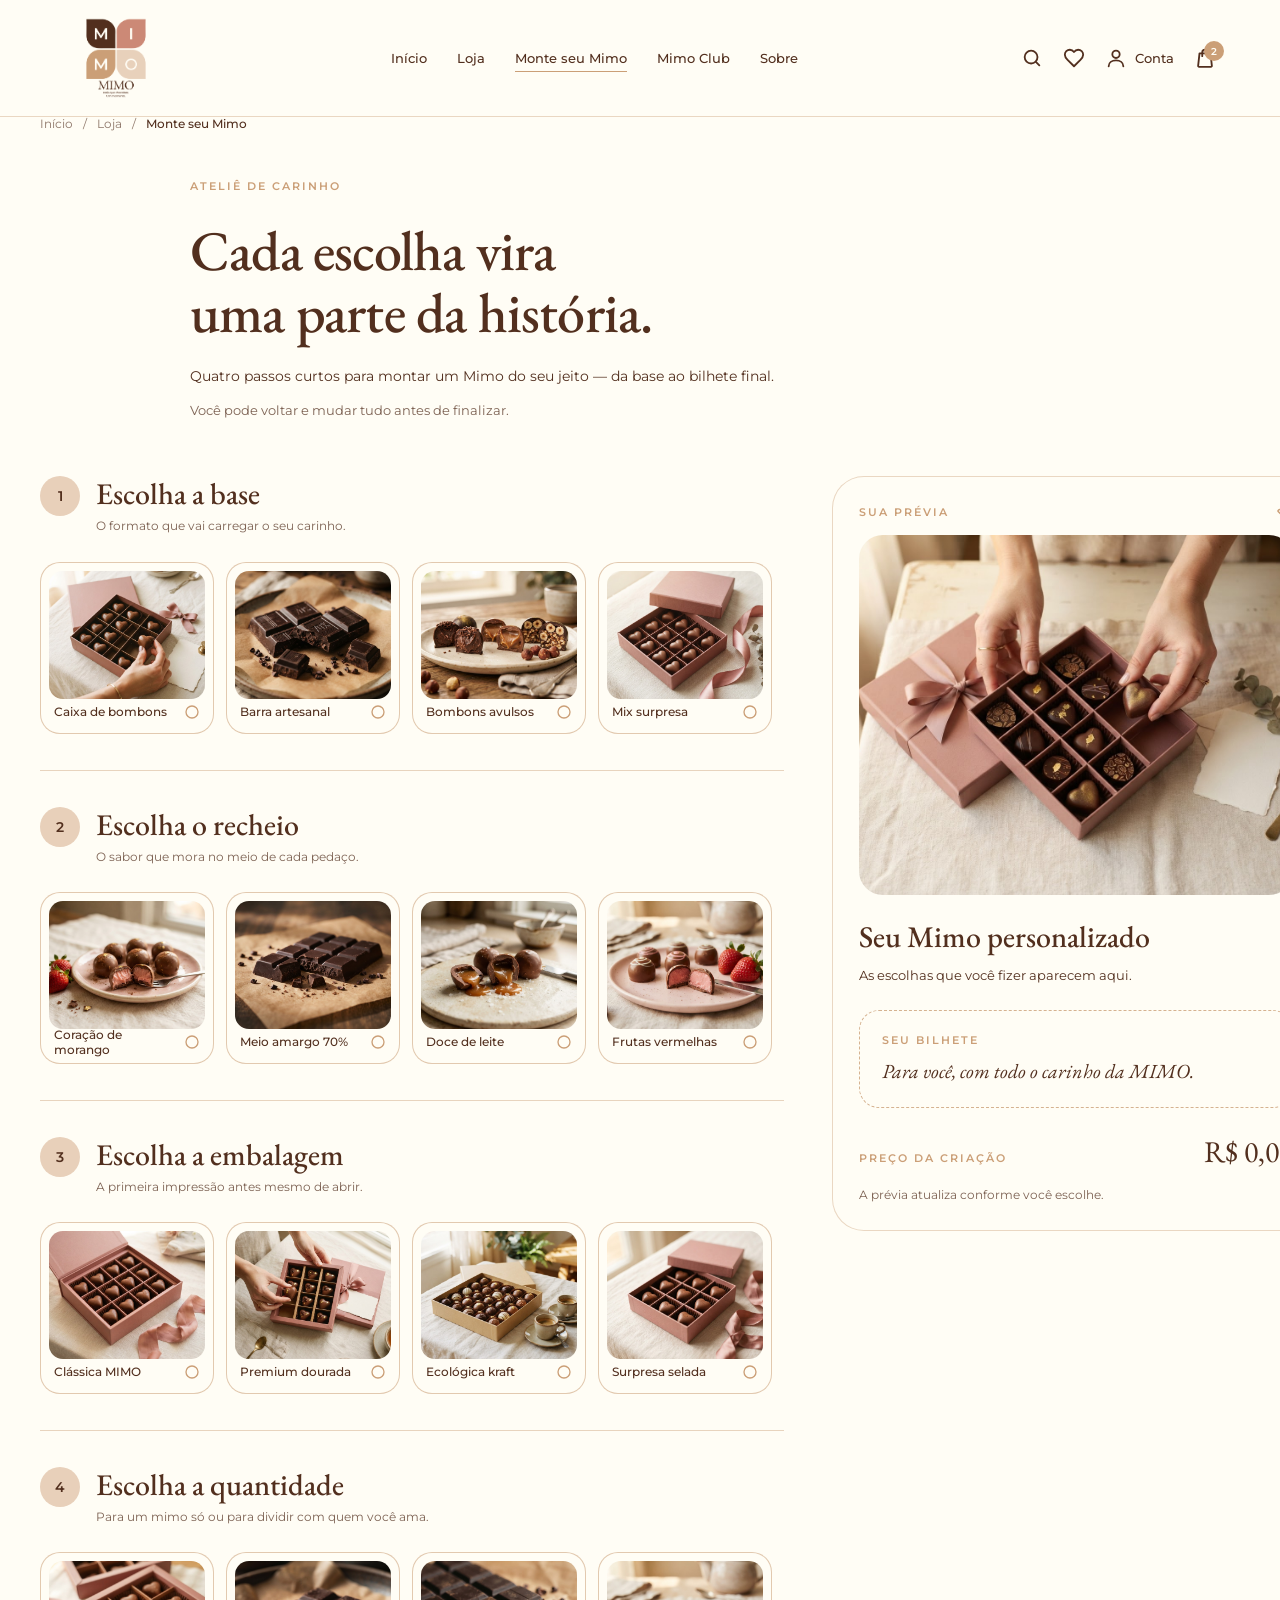
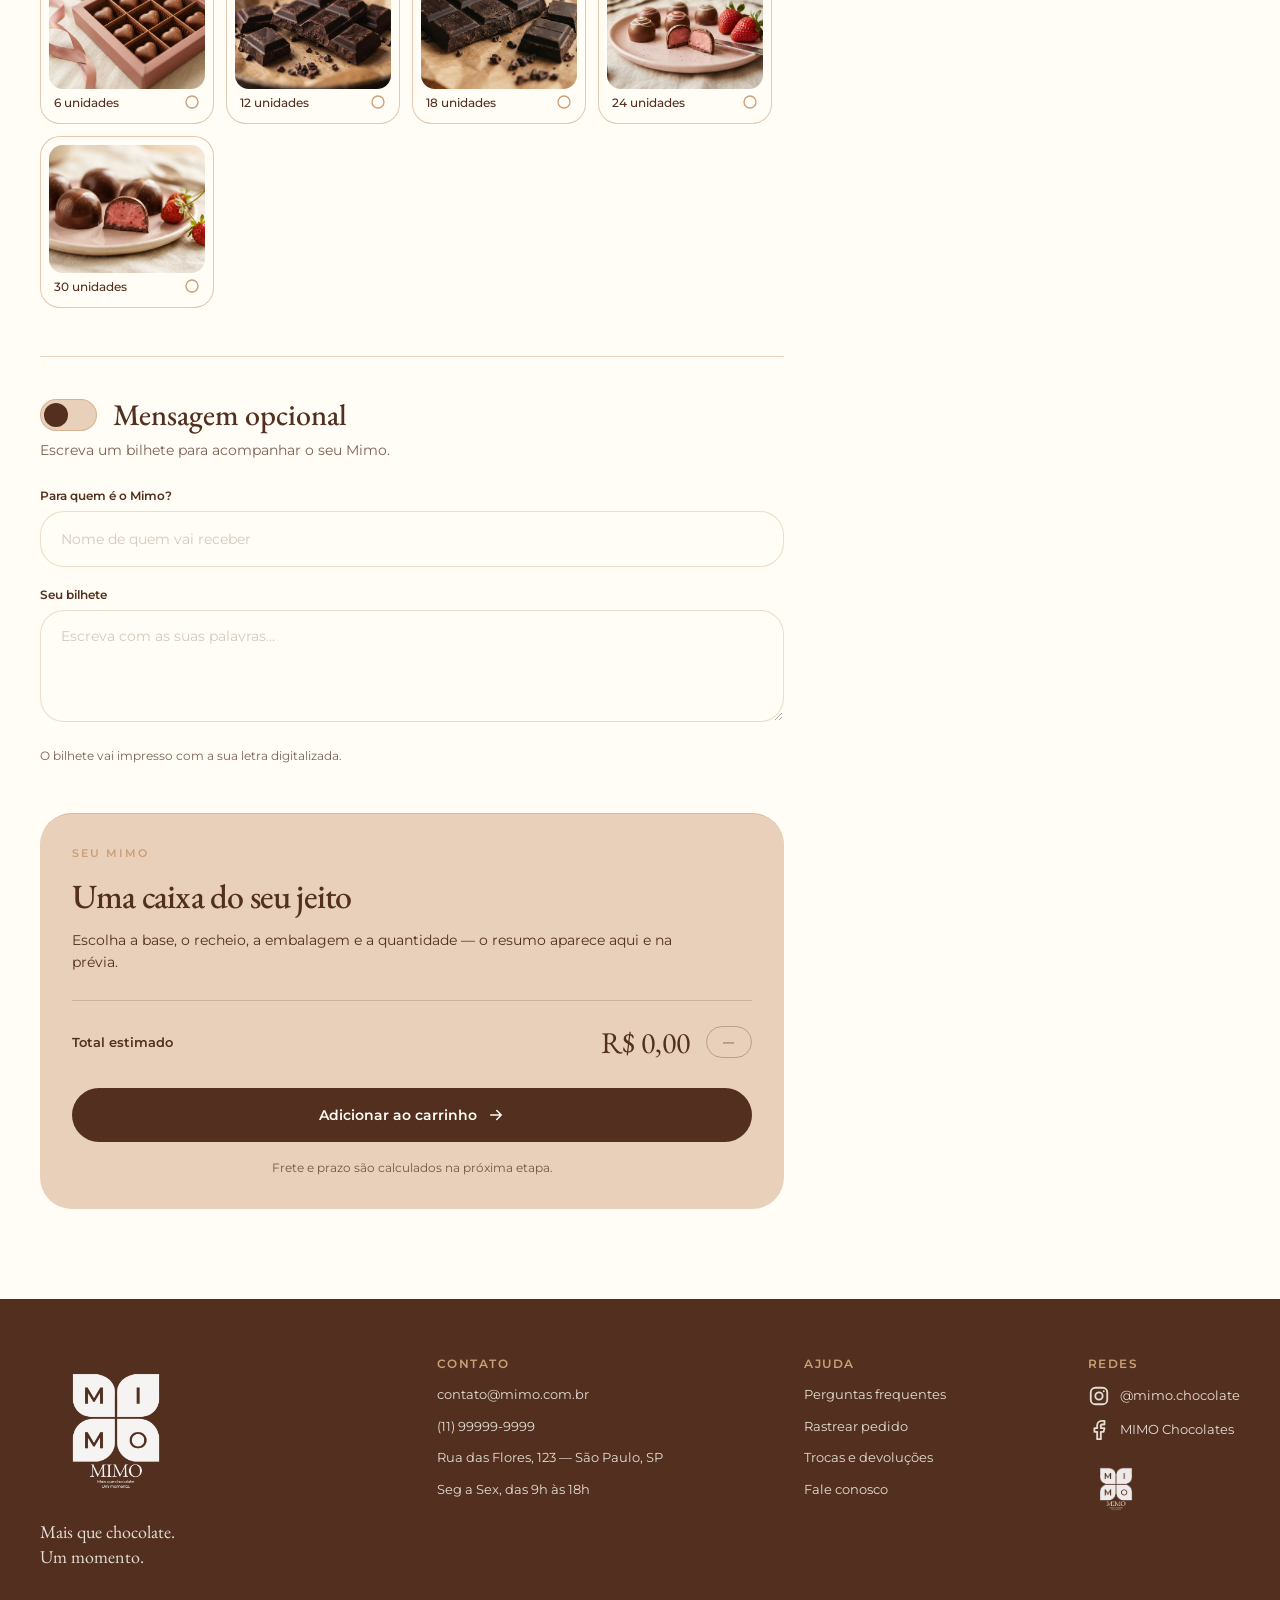
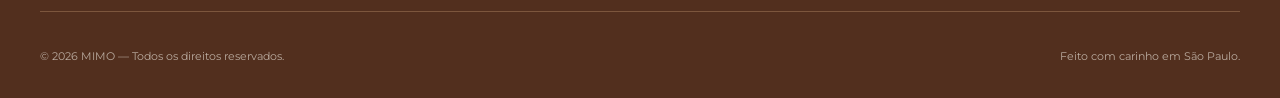
==== criacao.html @ 8c74e53b "Adiciona página Criação • Monte seu Mimo (wizard de personalização) - criacao.html: 4 etapas com opç" ====
<!DOCTYPE html>
<html lang="pt-BR">
<head>
  <meta charset="UTF-8">
  <meta name="viewport" content="width=device-width, initial-scale=1.0">
  <title>Monte seu Mimo — MIMO</title>
  <link rel="preconnect" href="https://fonts.googleapis.com">
  <link rel="preconnect" href="https://fonts.gstatic.com" crossorigin>
  <link href="https://fonts.googleapis.com/css2?family=EB+Garamond:ital,wght@0,400;0,500;0,600;1,400&family=Montserrat:wght@400;500;600&display=swap" rel="stylesheet">
  <link rel="stylesheet" href="assets/css/style.css">
</head>
<body class="page-criacao">

  <!-- ===================== CABEÇALHO ===================== -->
  <header class="site-header is-scrolled" id="siteHeader">
    <a class="header__logo" href="index.html" aria-label="MIMO — página inicial">
      <img src="assets/img/logo.png" alt="MIMO — Mais que chocolate. Um momento.">
    </a>

    <nav class="header__nav" aria-label="Navegação principal">
      <a href="index.html">Início</a>
      <a href="loja.html">Loja</a>
      <a href="criacao.html" class="is-active">Monte seu Mimo</a>
      <a href="mimo-club.html">Mimo Club</a>
      <a href="sobre.html">Sobre</a>
    </nav>

    <div class="header__actions">
      <button class="header__icon" aria-label="Buscar">
        <svg viewBox="0 0 24 24" fill="none" stroke="currentColor" stroke-width="2" stroke-linecap="round"><circle cx="11" cy="11" r="7"/><path d="m20 20-3.5-3.5"/></svg>
      </button>
      <a class="header__icon" href="favoritos.html" aria-label="Favoritos">
        <svg viewBox="0 0 24 24" fill="none" stroke="currentColor" stroke-width="2" stroke-linecap="round" stroke-linejoin="round"><path d="M19 14c1.5-1.5 3-3.2 3-5.5A5.5 5.5 0 0 0 16.5 3c-1.8 0-3.4 1-4.5 2.5C10.9 4 9.3 3 7.5 3A5.5 5.5 0 0 0 2 8.5c0 2.3 1.5 4 3 5.5l7 7Z"/></svg>
      </a>
      <a class="header__account" href="login.html">
        <svg viewBox="0 0 24 24" fill="none" stroke="currentColor" stroke-width="2" stroke-linecap="round" stroke-linejoin="round"><circle cx="12" cy="8" r="4"/><path d="M4 21c0-4 3.6-6.5 8-6.5s8 2.5 8 6.5"/></svg>
        <span>Conta</span>
      </a>
      <a class="header__cart" href="#" aria-label="Carrinho">
        <svg viewBox="0 0 24 24" fill="none" stroke="currentColor" stroke-width="2" stroke-linecap="round" stroke-linejoin="round"><path d="M6 7h12l1.5 13.5a1 1 0 0 1-1 1.1H5.5a1 1 0 0 1-1-1.1L6 7Z"/><path d="M9 10V6a3 3 0 0 1 6 0v4"/></svg>
        <span class="header__cart-count">2</span>
      </a>
    </div>
  </header>

  <main class="cria">
    <!-- ===================== CAMINHO ===================== -->
    <nav class="breadcrumb" aria-label="Caminho da página">
      <a href="index.html">Início</a>
      <span aria-hidden="true">/</span>
      <a href="loja.html">Loja</a>
      <span aria-hidden="true">/</span>
      <span>Monte seu Mimo</span>
    </nav>

    <!-- ===================== APRESENTAÇÃO ===================== -->
    <div class="cria__intro">
      <p class="chamada">Ateliê de carinho</p>
      <h1 class="display cria__intro-title">Cada escolha vira<br>uma parte da história.</h1>
      <p class="apoio cria__intro-sub">Quatro passos curtos para montar um Mimo do seu jeito — da base ao bilhete final.</p>
      <p class="apoio apoio--muted cria__intro-note">Você pode voltar e mudar tudo antes de finalizar.</p>
    </div>

    <div class="cria__layout">
      <!-- ===================== SEU CAMINHO DE CRIAÇÃO ===================== -->
      <div class="cria__steps">

        <!-- Etapa 1: base -->
        <section class="cria__step">
          <div class="cria__step-head">
            <span class="cria__step-num" aria-hidden="true">1</span>
            <div class="cria__step-orient">
              <h2 class="cria__step-title">Escolha a base</h2>
              <p class="apoio apoio--muted">O formato que vai carregar o seu carinho.</p>
            </div>
          </div>
          <div class="cria__options" data-step="base">
            <button class="cria__option" type="button" aria-pressed="false"
              data-name="Caixa de bombons" data-img="assets/img/loja-caixa-mimo.jpg" data-price="59.90">
              <span class="cria__option-img"><img src="assets/img/loja-caixa-mimo.jpg" alt="Caixa de bombons"></span>
              <span class="cria__option-label">Caixa de bombons
                <svg class="cria__option-check" viewBox="0 0 24 24" fill="none" stroke="currentColor" stroke-width="2" stroke-linecap="round" stroke-linejoin="round" aria-hidden="true"><circle cx="12" cy="12" r="9"/><path class="cria__check-mark" d="m8.5 12.5 2.5 2.5 5-5"/></svg>
              </span>
            </button>
            <button class="cria__option" type="button" aria-pressed="false"
              data-name="Barra artesanal" data-img="assets/img/loja-barra-amargo.jpg" data-price="24.90">
              <span class="cria__option-img"><img src="assets/img/loja-barra-amargo.jpg" alt="Barra artesanal"></span>
              <span class="cria__option-label">Barra artesanal
                <svg class="cria__option-check" viewBox="0 0 24 24" fill="none" stroke="currentColor" stroke-width="2" stroke-linecap="round" stroke-linejoin="round" aria-hidden="true"><circle cx="12" cy="12" r="9"/><path class="cria__check-mark" d="m8.5 12.5 2.5 2.5 5-5"/></svg>
              </span>
            </button>
            <button class="cria__option" type="button" aria-pressed="false"
              data-name="Bombons avulsos" data-img="assets/img/loja-bombons-sortidos.jpg" data-price="39.90">
              <span class="cria__option-img"><img src="assets/img/loja-bombons-sortidos.jpg" alt="Bombons avulsos"></span>
              <span class="cria__option-label">Bombons avulsos
                <svg class="cria__option-check" viewBox="0 0 24 24" fill="none" stroke="currentColor" stroke-width="2" stroke-linecap="round" stroke-linejoin="round" aria-hidden="true"><circle cx="12" cy="12" r="9"/><path class="cria__check-mark" d="m8.5 12.5 2.5 2.5 5-5"/></svg>
              </span>
            </button>
            <button class="cria__option" type="button" aria-pressed="false"
              data-name="Mix surpresa" data-img="assets/img/loja-caixa-amor.jpg" data-price="69.90">
              <span class="cria__option-img"><img src="assets/img/loja-caixa-amor.jpg" alt="Mix surpresa"></span>
              <span class="cria__option-label">Mix surpresa
                <svg class="cria__option-check" viewBox="0 0 24 24" fill="none" stroke="currentColor" stroke-width="2" stroke-linecap="round" stroke-linejoin="round" aria-hidden="true"><circle cx="12" cy="12" r="9"/><path class="cria__check-mark" d="m8.5 12.5 2.5 2.5 5-5"/></svg>
              </span>
            </button>
          </div>
        </section>

        <!-- Etapa 2: recheio -->
        <section class="cria__step">
          <div class="cria__step-head">
            <span class="cria__step-num" aria-hidden="true">2</span>
            <div class="cria__step-orient">
              <h2 class="cria__step-title">Escolha o recheio</h2>
              <p class="apoio apoio--muted">O sabor que mora no meio de cada pedaço.</p>
            </div>
          </div>
          <div class="cria__options" data-step="recheio">
            <button class="cria__option" type="button" aria-pressed="false"
              data-name="Coração de morango" data-img="assets/img/produto-bombons-main.jpg" data-price="0">
              <span class="cria__option-img"><img src="assets/img/produto-bombons-main.jpg" alt="Coração de morango"></span>
              <span class="cria__option-label">Coração de morango
                <svg class="cria__option-check" viewBox="0 0 24 24" fill="none" stroke="currentColor" stroke-width="2" stroke-linecap="round" stroke-linejoin="round" aria-hidden="true"><circle cx="12" cy="12" r="9"/><path class="cria__check-mark" d="m8.5 12.5 2.5 2.5 5-5"/></svg>
              </span>
            </button>
            <button class="cria__option" type="button" aria-pressed="false"
              data-name="Meio amargo 70%" data-img="assets/img/produto-barra-main.jpg" data-price="0">
              <span class="cria__option-img"><img src="assets/img/produto-barra-main.jpg" alt="Meio amargo 70%"></span>
              <span class="cria__option-label">Meio amargo 70%
                <svg class="cria__option-check" viewBox="0 0 24 24" fill="none" stroke="currentColor" stroke-width="2" stroke-linecap="round" stroke-linejoin="round" aria-hidden="true"><circle cx="12" cy="12" r="9"/><path class="cria__check-mark" d="m8.5 12.5 2.5 2.5 5-5"/></svg>
              </span>
            </button>
            <button class="cria__option" type="button" aria-pressed="false"
              data-name="Doce de leite" data-img="assets/img/loja-bombons-caramelo.jpg" data-price="0">
              <span class="cria__option-img"><img src="assets/img/loja-bombons-caramelo.jpg" alt="Doce de leite"></span>
              <span class="cria__option-label">Doce de leite
                <svg class="cria__option-check" viewBox="0 0 24 24" fill="none" stroke="currentColor" stroke-width="2" stroke-linecap="round" stroke-linejoin="round" aria-hidden="true"><circle cx="12" cy="12" r="9"/><path class="cria__check-mark" d="m8.5 12.5 2.5 2.5 5-5"/></svg>
              </span>
            </button>
            <button class="cria__option" type="button" aria-pressed="false"
              data-name="Frutas vermelhas" data-img="assets/img/produto-bombons.jpg" data-price="0">
              <span class="cria__option-img"><img src="assets/img/produto-bombons.jpg" alt="Frutas vermelhas"></span>
              <span class="cria__option-label">Frutas vermelhas
                <svg class="cria__option-check" viewBox="0 0 24 24" fill="none" stroke="currentColor" stroke-width="2" stroke-linecap="round" stroke-linejoin="round" aria-hidden="true"><circle cx="12" cy="12" r="9"/><path class="cria__check-mark" d="m8.5 12.5 2.5 2.5 5-5"/></svg>
              </span>
            </button>
          </div>
        </section>

        <!-- Etapa 3: embalagem -->
        <section class="cria__step">
          <div class="cria__step-head">
            <span class="cria__step-num" aria-hidden="true">3</span>
            <div class="cria__step-orient">
              <h2 class="cria__step-title">Escolha a embalagem</h2>
              <p class="apoio apoio--muted">A primeira impressão antes mesmo de abrir.</p>
            </div>
          </div>
          <div class="cria__options" data-step="embalagem">
            <button class="cria__option" type="button" aria-pressed="false"
              data-name="Clássica MIMO" data-img="assets/img/rel-caixa-amor.jpg" data-price="0">
              <span class="cria__option-img"><img src="assets/img/rel-caixa-amor.jpg" alt="Clássica MIMO"></span>
              <span class="cria__option-label">Clássica MIMO
                <svg class="cria__option-check" viewBox="0 0 24 24" fill="none" stroke="currentColor" stroke-width="2" stroke-linecap="round" stroke-linejoin="round" aria-hidden="true"><circle cx="12" cy="12" r="9"/><path class="cria__check-mark" d="m8.5 12.5 2.5 2.5 5-5"/></svg>
              </span>
            </button>
            <button class="cria__option" type="button" aria-pressed="false"
              data-name="Premium dourada" data-img="assets/img/rel-caixa-mimo.jpg" data-price="12.90">
              <span class="cria__option-img"><img src="assets/img/rel-caixa-mimo.jpg" alt="Premium dourada"></span>
              <span class="cria__option-label">Premium dourada
                <svg class="cria__option-check" viewBox="0 0 24 24" fill="none" stroke="currentColor" stroke-width="2" stroke-linecap="round" stroke-linejoin="round" aria-hidden="true"><circle cx="12" cy="12" r="9"/><path class="cria__check-mark" d="m8.5 12.5 2.5 2.5 5-5"/></svg>
              </span>
            </button>
            <button class="cria__option" type="button" aria-pressed="false"
              data-name="Ecológica kraft" data-img="assets/img/loja-caixa-amizade.jpg" data-price="0">
              <span class="cria__option-img"><img src="assets/img/loja-caixa-amizade.jpg" alt="Ecológica kraft"></span>
              <span class="cria__option-label">Ecológica kraft
                <svg class="cria__option-check" viewBox="0 0 24 24" fill="none" stroke="currentColor" stroke-width="2" stroke-linecap="round" stroke-linejoin="round" aria-hidden="true"><circle cx="12" cy="12" r="9"/><path class="cria__check-mark" d="m8.5 12.5 2.5 2.5 5-5"/></svg>
              </span>
            </button>
            <button class="cria__option" type="button" aria-pressed="false"
              data-name="Surpresa selada" data-img="assets/img/produto-amor-1.jpg" data-price="7.90">
              <span class="cria__option-img"><img src="assets/img/produto-amor-1.jpg" alt="Surpresa selada"></span>
              <span class="cria__option-label">Surpresa selada
                <svg class="cria__option-check" viewBox="0 0 24 24" fill="none" stroke="currentColor" stroke-width="2" stroke-linecap="round" stroke-linejoin="round" aria-hidden="true"><circle cx="12" cy="12" r="9"/><path class="cria__check-mark" d="m8.5 12.5 2.5 2.5 5-5"/></svg>
              </span>
            </button>
          </div>
        </section>

        <!-- Etapa 4: quantidade -->
        <section class="cria__step">
          <div class="cria__step-head">
            <span class="cria__step-num" aria-hidden="true">4</span>
            <div class="cria__step-orient">
              <h2 class="cria__step-title">Escolha a quantidade</h2>
              <p class="apoio apoio--muted">Para um mimo só ou para dividir com quem você ama.</p>
            </div>
          </div>
          <div class="cria__options" data-step="quantidade">
            <button class="cria__option" type="button" aria-pressed="false"
              data-name="6 unidades" data-img="assets/img/produto-amor-2.jpg" data-price="0">
              <span class="cria__option-img"><img src="assets/img/produto-amor-2.jpg" alt="6 unidades"></span>
              <span class="cria__option-label">6 unidades
                <svg class="cria__option-check" viewBox="0 0 24 24" fill="none" stroke="currentColor" stroke-width="2" stroke-linecap="round" stroke-linejoin="round" aria-hidden="true"><circle cx="12" cy="12" r="9"/><path class="cria__check-mark" d="m8.5 12.5 2.5 2.5 5-5"/></svg>
              </span>
            </button>
            <button class="cria__option" type="button" aria-pressed="false"
              data-name="12 unidades" data-img="assets/img/produto-barra-1.jpg" data-price="10.00">
              <span class="cria__option-img"><img src="assets/img/produto-barra-1.jpg" alt="12 unidades"></span>
              <span class="cria__option-label">12 unidades
                <svg class="cria__option-check" viewBox="0 0 24 24" fill="none" stroke="currentColor" stroke-width="2" stroke-linecap="round" stroke-linejoin="round" aria-hidden="true"><circle cx="12" cy="12" r="9"/><path class="cria__check-mark" d="m8.5 12.5 2.5 2.5 5-5"/></svg>
              </span>
            </button>
            <button class="cria__option" type="button" aria-pressed="false"
              data-name="18 unidades" data-img="assets/img/produto-barra-2.jpg" data-price="20.00">
              <span class="cria__option-img"><img src="assets/img/produto-barra-2.jpg" alt="18 unidades"></span>
              <span class="cria__option-label">18 unidades
                <svg class="cria__option-check" viewBox="0 0 24 24" fill="none" stroke="currentColor" stroke-width="2" stroke-linecap="round" stroke-linejoin="round" aria-hidden="true"><circle cx="12" cy="12" r="9"/><path class="cria__check-mark" d="m8.5 12.5 2.5 2.5 5-5"/></svg>
              </span>
            </button>
            <button class="cria__option" type="button" aria-pressed="false"
              data-name="24 unidades" data-img="assets/img/produto-bombons-1.jpg" data-price="30.00">
              <span class="cria__option-img"><img src="assets/img/produto-bombons-1.jpg" alt="24 unidades"></span>
              <span class="cria__option-label">24 unidades
                <svg class="cria__option-check" viewBox="0 0 24 24" fill="none" stroke="currentColor" stroke-width="2" stroke-linecap="round" stroke-linejoin="round" aria-hidden="true"><circle cx="12" cy="12" r="9"/><path class="cria__check-mark" d="m8.5 12.5 2.5 2.5 5-5"/></svg>
              </span>
            </button>
            <button class="cria__option" type="button" aria-pressed="false"
              data-name="30 unidades" data-img="assets/img/produto-bombons-2.jpg" data-price="40.00">
              <span class="cria__option-img"><img src="assets/img/produto-bombons-2.jpg" alt="30 unidades"></span>
              <span class="cria__option-label">30 unidades
                <svg class="cria__option-check" viewBox="0 0 24 24" fill="none" stroke="currentColor" stroke-width="2" stroke-linecap="round" stroke-linejoin="round" aria-hidden="true"><circle cx="12" cy="12" r="9"/><path class="cria__check-mark" d="m8.5 12.5 2.5 2.5 5-5"/></svg>
              </span>
            </button>
          </div>
        </section>

        <!-- Mensagem opcional -->
        <section class="cria__msg">
          <div class="cria__msg-head">
            <button class="cria__toggle" type="button" role="switch" aria-checked="false" aria-label="Adicionar mensagem">
              <span class="cria__toggle-knob" aria-hidden="true"></span>
            </button>
            <h2 class="cria__step-title">Mensagem opcional</h2>
          </div>
          <p class="apoio apoio--muted cria__msg-sub">Escreva um bilhete para acompanhar o seu Mimo.</p>

          <div class="cria__field">
            <label class="cria__field-label" for="criaDestinatario">Para quem é o Mimo?</label>
            <input class="cria__input" id="criaDestinatario" type="text" placeholder="Nome de quem vai receber" disabled>
          </div>
          <div class="cria__field">
            <label class="cria__field-label" for="criaBilhete">Seu bilhete</label>
            <textarea class="cria__input cria__input--area" id="criaBilhete" rows="3" placeholder="Escreva com as suas palavras…" disabled></textarea>
          </div>
          <p class="apoio apoio--muted cria__msg-note">O bilhete vai impresso com a sua letra digitalizada.</p>
        </section>

        <!-- Resumo da criação -->
        <section class="cria__summary">
          <p class="chamada">Seu Mimo</p>
          <h2 class="display cria__summary-title" id="criaSummaryTitle">Uma caixa do seu jeito</h2>
          <p class="apoio cria__summary-desc" id="criaSummaryDesc">Escolha a base, o recheio, a embalagem e a quantidade — o resumo aparece aqui e na prévia.</p>
          <hr class="cria__summary-divider">
          <div class="cria__total">
            <span class="cria__total-label">Total estimado</span>
            <span class="cria__total-value" id="criaTotalValue">R$ 0,00</span>
            <span class="cria__total-qty" id="criaTotalQty">—</span>
          </div>
          <button class="btn btn--primary cria__summary-btn" id="criaAddBtn" type="button">
            Adicionar ao carrinho
            <svg viewBox="0 0 24 24" fill="none" stroke="currentColor" stroke-width="2" stroke-linecap="round" stroke-linejoin="round"><path d="M5 12h14M13 6l6 6-6 6"/></svg>
          </button>
          <p class="apoio apoio--muted cria__summary-note">Frete e prazo são calculados na próxima etapa.</p>
        </section>
      </div>

      <!-- ===================== PRÉVIA VISUALMENTE FIXA ===================== -->
      <aside class="cria__preview" aria-label="Prévia da sua criação">
        <div class="cria__preview-card">
          <div class="cria__preview-head">
            <span class="cria__preview-label">Sua prévia</span>
            <svg viewBox="0 0 24 24" fill="none" stroke="currentColor" stroke-width="2" stroke-linecap="round" stroke-linejoin="round" aria-hidden="true"><path d="M12 17v5"/><path d="M9 10.8a2 2 0 0 1-1.1 1.8l-1.8.9A2 2 0 0 0 5 15.2V16a1 1 0 0 0 1 1h12a1 1 0 0 0 1-1v-.8a2 2 0 0 0-1.1-1.8l-1.8-.9a2 2 0 0 1-1.1-1.8V7a1 1 0 0 0-1-1h-2a1 1 0 0 0-1 1Z" transform="rotate(45 12 12)"/><circle cx="12" cy="12" r="2"/></svg>
          </div>
          <div class="cria__preview-img">
            <img id="criaPreviewImg" src="assets/img/loja-banner.jpg" alt="Prévia do seu Mimo">
          </div>
          <h2 class="cria__preview-title" id="criaPreviewTitle">Seu Mimo personalizado</h2>
          <p class="apoio cria__preview-desc" id="criaPreviewDesc">As escolhas que você fizer aparecem aqui.</p>

          <div class="cria__bilhete">
            <p class="chamada">Seu bilhete</p>
            <p class="cria__bilhete-text" id="criaBilhetePreview">Para você, com todo o carinho da MIMO.</p>
          </div>

          <div class="cria__price">
            <span class="cria__price-label">Preço da criação</span>
            <span class="cria__price-value" id="criaPriceValue">R$ 0,00</span>
          </div>
          <p class="apoio apoio--muted cria__preview-note">A prévia atualiza conforme você escolhe.</p>
        </div>
      </aside>
    </div>
  </main>

  <!-- ===================== RODAPÉ ===================== -->
  <footer class="footer">
    <div class="footer__grid">
      <div class="footer__brand">
        <img src="assets/img/logo.png" alt="MIMO" class="footer__logo">
        <p class="footer__tagline">Mais que chocolate.<br>Um momento.</p>
      </div>

      <div class="footer__col">
        <h4>Contato</h4>
        <p>contato@mimo.com.br</p>
        <p>(11) 99999-9999</p>
        <p>Rua das Flores, 123 — São Paulo, SP</p>
        <p>Seg a Sex, das 9h às 18h</p>
      </div>

      <div class="footer__col">
        <h4>Ajuda</h4>
        <a href="#">Perguntas frequentes</a>
        <a href="#">Rastrear pedido</a>
        <a href="#">Trocas e devoluções</a>
        <a href="#">Fale conosco</a>
      </div>

      <div class="footer__col">
        <h4>Redes</h4>
        <a href="https://instagram.com" target="_blank" rel="noopener" class="footer__social">
          <svg viewBox="0 0 24 24" fill="none" stroke="currentColor" stroke-width="2" stroke-linecap="round" stroke-linejoin="round"><rect x="3" y="3" width="18" height="18" rx="5"/><circle cx="12" cy="12" r="4"/><circle cx="17.2" cy="6.8" r="1" fill="currentColor" stroke="none"/></svg>
          <span>@mimo.chocolate</span>
        </a>
        <a href="https://facebook.com" target="_blank" rel="noopener" class="footer__social">
          <svg viewBox="0 0 24 24" fill="none" stroke="currentColor" stroke-width="2" stroke-linecap="round" stroke-linejoin="round"><path d="M18 2h-3a5 5 0 0 0-5 5v3H7v4h3v8h4v-8h3l1-4h-4V7a1 1 0 0 1 1-1h3Z"/></svg>
          <span>MIMO Chocolates</span>
        </a>
        <img src="assets/img/logo.png" alt="Símbolo MIMO" class="footer__symbol">
      </div>
    </div>

    <hr class="footer__divider">
    <div class="footer__legal">
      <span>© 2026 MIMO — Todos os direitos reservados.</span>
      <span>Feito com carinho em São Paulo.</span>
    </div>
  </footer>

  <script src="assets/js/main.js"></script>
  <script src="assets/js/criacao.js"></script>
</body>
</html>
---- assets/css/style.css ----
/* ============================================================
   MIMO — Design tokens (extraídos do Figma)
   ============================================================ */
:root {
  --color-creme: #FFFDF5;
  --color-marrom: #522F1E;
  --color-dourado: #CB9F77;
  --color-bege: #E8D0BA;
  --color-rosado: #F4E4DD;
  --color-cacau: #39251E;
  --color-rosa: #F6E0DF;

  --font-display: "EB Garamond", Georgia, serif;
  --font-ui: "Montserrat", system-ui, sans-serif;

  --margin-page: 80px;
  --header-height: 116px;

  --radius-btn: 999px;
  --radius-input: 24px;
  --radius-card: 32px;

  --shadow-soft: 0 12px 40px rgba(82, 47, 30, 0.10);
}

/* ============================================================
   Base
   ============================================================ */
*, *::before, *::after { box-sizing: border-box; margin: 0; padding: 0; }

html { scroll-behavior: smooth; }

body {
  font-family: var(--font-ui);
  font-size: 14px;
  font-weight: 400;
  color: var(--color-marrom);
  background: var(--color-creme);
  -webkit-font-smoothing: antialiased;
}

img { display: block; max-width: 100%; }
a { color: inherit; text-decoration: none; }
button { font: inherit; color: inherit; background: none; border: 0; cursor: pointer; }

/* Tipografia hierárquica do design system */
.chamada {
  font-size: 11px;
  font-weight: 600;
  letter-spacing: 2px;
  text-transform: uppercase;
  color: var(--color-dourado);
}

.display {
  font-family: var(--font-display);
  font-weight: 500;
  font-size: 52px;
  line-height: 1.1;
  letter-spacing: -0.8px;
  color: var(--color-marrom);
}

.apoio {
  font-size: 14px;
  line-height: 1.6;
  color: var(--color-marrom);
}
.apoio--muted { opacity: 0.75; }

/* Botões */
.btn {
  display: inline-flex;
  align-items: center;
  gap: 10px;
  height: 54px;
  padding: 0 28px;
  border-radius: var(--radius-btn);
  font-size: 14px;
  font-weight: 600;
  transition: transform 0.2s ease, box-shadow 0.2s ease, background 0.2s ease;
}
.btn svg { width: 18px; height: 18px; }
.btn:hover { transform: translateY(-2px); }

.btn--primary {
  background: var(--color-marrom);
  color: var(--color-creme);
}
.btn--primary:hover { box-shadow: var(--shadow-soft); }

.btn--ghost {
  border: 1.5px solid var(--color-dourado);
  color: var(--color-marrom);
  background: transparent;
}
.btn--ghost:hover { background: var(--color-bege); }

.btn--line {
  border: 1px solid var(--color-marrom);
  color: var(--color-marrom);
  background: transparent;
}
.btn--line:hover { background: var(--color-bege); box-shadow: none; }

.btn--sm {
  height: 40px;
  padding: 0 20px;
  font-size: 12px;
  border-radius: var(--radius-btn);
  background: var(--color-bege);
  color: var(--color-marrom);
}
.btn--sm:hover { background: var(--color-dourado); }

/* Placeholder de fotografia (substituir por <img> quando assets forem baixados) */
.photo-placeholder {
  width: 100%;
  height: 100%;
  display: flex;
  align-items: center;
  justify-content: center;
  background: linear-gradient(135deg, var(--ph-a, #E8D0BA), var(--ph-b, #CB9F77));
  border-radius: var(--radius-card);
  color: var(--color-marrom);
  font-family: var(--font-display);
  font-size: 20px;
  opacity: 0.85;
}
.photo-placeholder span { opacity: 0.7; }

/* Variações de cor dos placeholders (substituir por <img> quando os assets forem baixados) */
.ph-1 { --ph-a: #E8D0BA; --ph-b: #CB9F77; }
.ph-2 { --ph-a: #CB9F77; --ph-b: #522F1E; }
.ph-3 { --ph-a: #522F1E; --ph-b: #CB9F77; color: var(--color-creme); }
.ph-4 { --ph-a: #CB9F77; --ph-b: #E8D0BA; }

/* ============================================================
   Cabeçalho
   ============================================================ */
.site-header {
  position: fixed;
  inset: 0 0 auto 0;
  height: var(--header-height);
  display: flex;
  align-items: center;
  justify-content: space-between;
  padding: 0 64px;
  z-index: 100;
  transition: background 0.35s ease, box-shadow 0.35s ease;
}
.site-header.is-scrolled {
  background: var(--color-creme);
  box-shadow: 0 1px 0 rgba(203, 159, 119, 0.4);
}

.header__logo img { height: 104px; width: auto; }

.header__nav {
  display: flex;
  gap: 30px;
  font-size: 13px;
  font-weight: 500;
}
.header__nav a { position: relative; padding: 6px 0; transition: color 0.2s; }
.header__nav a::after {
  content: "";
  position: absolute;
  left: 0; right: 100%; bottom: 0;
  height: 1.5px;
  background: var(--color-dourado);
  transition: right 0.25s ease;
}
.header__nav a:hover::after,
.header__nav a.is-active::after { right: 0; }
.site-header.is-scrolled .header__nav a { color: var(--color-marrom); }
.site-header:not(.is-scrolled) .header__nav a { color: var(--color-creme); }
.page-inicio .site-header:not(.is-scrolled) .header__logo img { filter: brightness(0) invert(1); }
.site-header:not(.is-scrolled) .header__icon,
.site-header:not(.is-scrolled) .header__account,
.site-header:not(.is-scrolled) .header__cart { color: var(--color-creme); }

.header__actions { display: flex; align-items: center; gap: 20px; }

.header__icon,
.header__account,
.header__cart {
  display: inline-flex;
  align-items: center;
  color: var(--color-marrom);
  transition: color 0.2s;
}
.header__icon svg,
.header__account svg,
.header__cart svg { width: 22px; height: 22px; }
.header__icon:hover, .header__account:hover, .header__cart:hover { color: var(--color-dourado); }

.header__account { gap: 8px; font-size: 13px; font-weight: 500; }

.header__cart { position: relative; }
.header__cart-count {
  position: absolute;
  top: -6px;
  right: -8px;
  min-width: 20px;
  height: 20px;
  padding: 0 4px;
  border-radius: 999px;
  background: var(--color-dourado);
  color: var(--color-creme);
  font-size: 10px;
  font-weight: 600;
  display: flex;
  align-items: center;
  justify-content: center;
}

/* ============================================================
   Hero — vídeo placeholder (900px)
   ============================================================ */
.hero { position: relative; height: 900px; }
.hero__media, .hero__placeholder {
  position: absolute;
  inset: 0;
  background: linear-gradient(160deg, #3a2417 0%, #522F1E 55%, #6b3f24 100%);
}
.hero__placeholder {
  display: flex;
  align-items: center;
  justify-content: center;
}
.hero__play {
  width: 96px;
  height: 96px;
  border-radius: 50%;
  background: rgba(255, 253, 245, 0.14);
  border: 1.5px solid rgba(255, 253, 245, 0.55);
  backdrop-filter: blur(4px);
  display: flex;
  align-items: center;
  justify-content: center;
  color: var(--color-creme);
  transition: transform 0.25s ease, background 0.25s ease;
}
.hero__play svg { width: 30px; height: 30px; margin-left: 4px; }
.hero__play:hover { transform: scale(1.08); background: rgba(255, 253, 245, 0.22); }

/* ============================================================
   Monte seu Mimo (y900 → ondulação → fundo creme)
   ============================================================ */
.custom { position: relative; background: linear-gradient(180deg, #4a2c1b 0%, #522F1E 30%, #6b3f24 100%); padding-bottom: 76px; }
.custom__inner {
  max-width: 1440px;
  margin: 0 auto;
  padding: 114px var(--margin-page) 0;
  display: flex;
  justify-content: space-between;
  align-items: flex-start;
}
.custom__text { width: 500px; color: var(--color-creme); }
.custom__text .chamada { color: var(--color-dourado); }
.custom__text .display { color: var(--color-creme); font-size: 64px; margin: 39px 0 26px; }
.custom__text .apoio { color: rgba(255, 253, 245, 0.85); margin-bottom: 25px; }
.custom__text .apoio--muted { font-size: 13px; opacity: 0.7; margin-bottom: 44px; }

.custom__details {
  margin-top: 27px;
  display: flex;
  gap: 24px;
  font-size: 12px;
  color: rgba(255, 253, 245, 0.75);
}
.custom__details span + span { padding-left: 24px; border-left: 1px solid rgba(203, 159, 119, 0.5); }
.custom__details span:first-child { padding-left: 0; border-left: 0; }

.custom__photo {
  position: relative;
  width: 710px;
  height: 490px;
}
.custom__photo .photo-placeholder { border-radius: var(--radius-card); height: 490px; }

.custom__note {
  position: absolute;
  left: 24px;
  bottom: 24px;
  width: 333px;
  min-height: 94px;
  background: var(--color-creme);
  border-radius: var(--radius-card);
  padding: 22px 24px;
  display: flex;
  align-items: center;
  gap: 16px;
  box-shadow: var(--shadow-soft);
}
.custom__note svg { width: 28px; height: 28px; color: var(--color-dourado); flex-shrink: 0; }
.custom__note p {
  font-family: var(--font-display);
  font-size: 17px;
  line-height: 1.35;
  color: var(--color-marrom);
}

.custom__wave {
  position: absolute;
  left: 0; right: 0; bottom: -1px;
  width: 100%;
  height: 76px;
  display: block;
}

/* ============================================================
   Pequenos favoritos
   ============================================================ */
.favorites { padding: 80px var(--margin-page) 0; }

.section-head {
  max-width: 1280px;
  margin: 0 auto 38px;
  display: flex;
  justify-content: space-between;
  align-items: flex-end;
}
.section-head__text { width: 730px; }
.section-head .display { font-size: 40px; margin-top: 27px; }
.section-head .apoio { margin-top: 11px; }

.products {
  max-width: 1280px;
  margin: 0 auto;
  display: flex;
  gap: 28px;
}

.product {
  width: 408px;
  flex-shrink: 0;
}
.product__media {
  position: relative;
  width: 408px;
  height: 300px;
  border-radius: var(--radius-card);
  overflow: hidden;
  background: var(--color-bege);
}
.product__media img { width: 100%; height: 100%; object-fit: cover; }
.product__media .photo-placeholder { border-radius: 0; height: 100%; }

.product__fav {
  position: absolute;
  top: 16px;
  right: 16px;
  width: 40px;
  height: 40px;
  border-radius: 50%;
  background: rgba(255, 253, 245, 0.9);
  display: flex;
  align-items: center;
  justify-content: center;
  color: var(--color-marrom);
  box-shadow: var(--shadow-soft);
  transition: transform 0.2s ease, color 0.2s ease;
}
.product__fav svg { width: 20px; height: 20px; }
.product__fav:hover { transform: scale(1.1); color: #c25e5e; }
.product__fav.is-active { color: #c25e5e; }
.product__fav.is-active svg { fill: #c25e5e; }

.product__badge {
  position: absolute;
  left: 16px;
  bottom: 16px;
  height: 28px;
  padding: 0 14px;
  border-radius: 999px;
  background: var(--color-dourado);
  color: var(--color-creme);
  font-size: 11px;
  font-weight: 600;
  letter-spacing: 0.5px;
  display: flex;
  align-items: center;
}

.product__info { padding-top: 16px; }
.product__name {
  font-family: var(--font-display);
  font-size: 24px;
  font-weight: 500;
  line-height: 1.2;
  color: var(--color-marrom);
}
.product__desc {
  margin-top: 6px;
  font-size: 12px;
  color: rgba(82, 47, 30, 0.7);
}
.product__buy {
  margin-top: 16px;
  display: flex;
  justify-content: space-between;
  align-items: center;
}
.product__price {
  font-family: var(--font-display);
  font-size: 24px;
  font-weight: 600;
}

/* ============================================================
   Um pouco sobre nós
   ============================================================ */
.about {
  max-width: 1440px;
  margin: 80px auto 0;
  padding: 0 var(--margin-page);
  display: flex;
  justify-content: space-between;
  align-items: center;
}
.about__photo {
  width: 580px;
  height: 460px;
  border-radius: var(--radius-card);
  overflow: hidden;
  flex-shrink: 0;
}
.about__photo img { width: 100%; height: 100%; object-fit: cover; }

.about__text { width: 620px; }
.about__text .display { font-size: 44px; margin: 39px 0 26px; }
.about__text .apoio { margin-bottom: 19px; }
.about__text .apoio--muted { font-size: 13px; opacity: 0.7; margin-bottom: 37px; }

/* ============================================================
   Nosso jeito de mimar
   ============================================================ */
.values { padding: 90px var(--margin-page) 0; }
.values > .chamada { display: block; max-width: 1280px; margin: 0 auto 55px; }

.values__grid {
  max-width: 1280px;
  margin: 0 auto;
  display: flex;
  gap: 40px;
}

.value {
  width: 510px;
  height: 208px;
  padding: 32px;
  background: #fff;
  border: 1px solid rgba(203, 159, 119, 0.45);
  border-radius: var(--radius-card);
}
.value:nth-child(2), .value:nth-child(3) { width: 345px; }
.value svg { width: 32px; height: 32px; color: var(--color-dourado); margin-bottom: 18px; }
.value h3 {
  font-family: var(--font-display);
  font-size: 21px;
  font-weight: 500;
  line-height: 1.3;
  margin-bottom: 18px;
}
.value p { font-size: 12px; line-height: 1.65; opacity: 0.75; }

/* ============================================================
   Momentos compartilhados
   ============================================================ */
.moments { padding: 80px var(--margin-page) 0; }

.moments__head {
  max-width: 1280px;
  margin: 0 auto 54px;
  display: flex;
  justify-content: space-between;
  align-items: flex-start;
}
.moments__invite { width: 900px; }
.moments__invite .display { font-size: 40px; margin-top: 25px; }
.moments__invite .apoio { margin-top: 12px; }

.moments__instagram {
  width: 30px;
  height: 30px;
  margin-top: 80px;
  color: var(--color-marrom);
  transition: color 0.2s;
}
.moments__instagram svg { width: 100%; height: 100%; }
.moments__instagram:hover { color: var(--color-dourado); }

.moments__gallery {
  max-width: 1280px;
  margin: 0 auto;
  display: flex;
  gap: 20px;
}
.moments__gallery .photo-placeholder {
  flex: 1;
  height: 290px;
  border-radius: var(--radius-card);
}

/* ============================================================
   Rodapé
   ============================================================ */
.footer {
  margin-top: 100px;
  padding: 56px var(--margin-page) 35px;
  background: var(--color-marrom);
  color: var(--color-creme);
}

.footer__grid {
  max-width: 1280px;
  margin: 0 auto;
  display: flex;
  justify-content: space-between;
  gap: 40px;
}

.footer__brand { width: 255px; }
.footer__logo { height: 152px; width: auto; filter: brightness(0) invert(1); opacity: 0.95; }
.footer__tagline {
  margin-top: 12px;
  font-family: var(--font-display);
  font-size: 18px;
  line-height: 1.4;
  opacity: 0.85;
}

.footer__col { font-size: 13px; line-height: 1.5; }
.footer__col h4 {
  font-size: 12px;
  font-weight: 600;
  letter-spacing: 1.5px;
  text-transform: uppercase;
  color: var(--color-dourado);
  margin-bottom: 12px;
}
.footer__col p { margin-bottom: 12px; opacity: 0.85; }
.footer__col a { display: block; margin-bottom: 12px; opacity: 0.85; transition: opacity 0.2s; }
.footer__col a:hover { opacity: 1; color: var(--color-dourado); }

.footer__social {
  display: flex !important;
  align-items: center;
  gap: 10px;
}
.footer__social svg { width: 22px; height: 22px; flex-shrink: 0; }

.footer__symbol {
  width: 56px;
  height: 56px;
  margin-top: 20px;
  border-radius: 50%;
  filter: brightness(0) invert(1);
  opacity: 0.9;
}

.footer__divider {
  max-width: 1280px;
  margin: 42px auto 0;
  border: 0;
  border-top: 1px solid rgba(203, 159, 119, 0.35);
}

.footer__legal {
  max-width: 1280px;
  margin: 37px auto 0;
  display: flex;
  justify-content: space-between;
  font-size: 11px;
  opacity: 0.6;
}

/* ============================================================
   Responsivo (o design só tem desktop 1440px — ajustes mínimos)
   ============================================================ */
@media (max-width: 1280px) {
  :root { --margin-page: 40px; }
  .products, .section-head, .about, .custom__inner, .values__grid, .moments__head, .moments__gallery, .footer__grid, .store__content, .breadcrumb, .pdp, .pdp__ingredients, .pdp__reviews, .pdp__related { max-width: none; }
}
@media (max-width: 1100px) {
  .header__nav { display: none; }
  .custom__inner, .about { flex-direction: column; }
  .custom__text, .about__text { width: 100%; margin-bottom: 48px; }
  .custom__photo { width: 100%; }
  .values__grid { flex-direction: column; }
  .value, .value:nth-child(2), .value:nth-child(3) { width: 100%; }
  .footer__grid { flex-wrap: wrap; }
  .display { font-size: 40px; }
}

/* ============================================================
   Loja
   ============================================================ */
.store {
  margin-top: var(--header-height);
  padding-bottom: 90px;
}
.store__content {
  max-width: 1440px;
  margin: 0 auto;
  padding: 0 var(--margin-page);
}

/* Caminho (breadcrumb) */
.breadcrumb {
  max-width: 1440px;
  margin: 40px auto 0;
  padding: 0 var(--margin-page);
  display: flex;
  gap: 10px;
  font-size: 12px;
  color: rgba(82, 47, 30, 0.65);
}
.breadcrumb a { transition: color 0.2s; }
.breadcrumb a:hover { color: var(--color-dourado); }
.breadcrumb span:last-child { color: var(--color-marrom); font-weight: 500; }

/* Banner de personalização */
.store__banner {
  margin-top: 48px;
  padding: 40px;
  background: var(--color-bege);
  border-radius: var(--radius-card);
  display: flex;
  justify-content: space-between;
  align-items: center;
  gap: 48px;
}
.store__banner-text { width: 690px; }
.store__banner-text .display { font-size: 56px; margin: 27px 0 22px; }
.store__banner-text .apoio { max-width: 480px; margin-bottom: 36px; }
.store__banner-photo {
  width: 360px;
  height: 380px;
  flex-shrink: 0;
  border-radius: var(--radius-card);
  overflow: hidden;
}
.store__banner-photo img { width: 100%; height: 100%; object-fit: cover; }

/* Escolha por sentimento */
.store__occasions { margin-top: 72px; }
.store__occasions-head {
  display: flex;
  justify-content: space-between;
  align-items: flex-end;
  gap: 40px;
  margin-bottom: 40px;
}
.store__occasions-head .display { font-size: 48px; }
.store__occasions-head .apoio { max-width: 330px; padding-bottom: 8px; text-align: right; }

.occasions {
  display: flex;
  flex-wrap: wrap;
  gap: 14px;
}
.occasion {
  display: inline-flex;
  align-items: center;
  padding: 12px 22px;
  border: 1px solid var(--color-dourado);
  border-radius: var(--radius-btn);
  font-size: 12px;
  font-weight: 500;
  color: var(--color-marrom);
  transition: background 0.2s ease, color 0.2s ease, border-color 0.2s ease;
}
.occasion:hover { background: var(--color-bege); }
.occasion.is-active {
  background: var(--color-marrom);
  border-color: var(--color-marrom);
  color: var(--color-creme);
}
.occasion.is-active:hover { background: var(--color-marrom); }
.occasion--sm { padding: 9px 16px; font-size: 11px; }

.store__divider {
  border: 0;
  border-top: 1px solid rgba(203, 159, 119, 0.44);
  margin: 56px 0;
}
.catalog .store__divider { margin: 0 0 24px; }
.filters .store__divider { margin: 24px 0; }

/* Catálogo: filtros + produtos */
.catalog {
  display: flex;
  gap: 40px;
  align-items: flex-start;
}

.filters {
  width: 220px;
  flex-shrink: 0;
}
.filters__head {
  display: flex;
  align-items: center;
  gap: 10px;
  margin-bottom: 8px;
}
.filters__title {
  font-family: var(--font-display);
  font-size: 22px;
  font-weight: 500;
}
.filters__head svg { width: 20px; height: 20px; color: var(--color-dourado); }
.filters__note {
  font-size: 11px;
  color: rgba(82, 47, 30, 0.65);
  margin-bottom: 24px;
}
.filters__group { display: flex; flex-direction: column; gap: 12px; align-items: flex-start; }
.filters__label {
  font-size: 11px;
  font-weight: 600;
  letter-spacing: 1.5px;
  text-transform: uppercase;
  color: rgba(82, 47, 30, 0.65);
  margin-bottom: 4px;
}
.filter-check {
  display: flex;
  align-items: center;
  gap: 10px;
  font-size: 12px;
  cursor: pointer;
}
.filter-check input { accent-color: var(--color-marrom); width: 15px; height: 15px; }
.filters__clear {
  display: inline-block;
  margin-top: 24px;
  font-size: 12px;
  font-weight: 600;
  color: var(--color-dourado);
  transition: color 0.2s;
}
.filters__clear:hover { color: var(--color-marrom); }

.catalog__products { flex: 1; min-width: 0; }
.catalog__results {
  display: flex;
  justify-content: space-between;
  align-items: center;
  gap: 20px;
  margin-bottom: 30px;
}
.catalog__count {
  font-family: var(--font-display);
  font-size: 24px;
  font-weight: 500;
}

.catalog__grid {
  display: grid;
  grid-template-columns: repeat(3, 1fr);
  gap: 24px;
}

.store-product__media {
  position: relative;
  height: 300px;
  border-radius: 28px;
  overflow: hidden;
  background: var(--color-bege);
}
.store-product__media img {
  width: 100%;
  height: 100%;
  object-fit: cover;
  transition: transform 0.4s ease;
}
.store-product:hover .store-product__media img { transform: scale(1.04); }

.store-product__media .product__fav {
  background: var(--color-creme);
  box-shadow: none;
}

.store-product__badge {
  position: absolute;
  left: 16px;
  bottom: 16px;
  padding: 8px 14px;
  border-radius: 999px;
  background: var(--color-creme);
  color: var(--color-marrom);
  font-size: 11px;
  font-weight: 500;
}

.store-product__info { padding-top: 16px; display: flex; flex-direction: column; gap: 6px; }
.store-product__name {
  font-family: var(--font-display);
  font-size: 22px;
  font-weight: 500;
  line-height: 1.25;
  color: var(--color-marrom);
}
.store-product__desc {
  font-size: 12px;
  color: rgba(82, 47, 30, 0.7);
}
.store-product__buy {
  margin-top: 12px;
  display: flex;
  justify-content: space-between;
  align-items: center;
  gap: 16px;
}
.store-product__price {
  font-family: var(--font-display);
  font-size: 22px;
  font-weight: 600;
}
.store-product__action {
  display: inline-flex;
  align-items: center;
  padding: 12px 20px;
  border: 1px solid var(--color-dourado);
  border-radius: var(--radius-btn);
  font-size: 12px;
  font-weight: 500;
  color: var(--color-marrom);
  transition: background 0.2s ease;
  white-space: nowrap;
}
.store-product__action:hover { background: var(--color-bege); }

.catalog__end {
  margin-top: 48px;
  font-family: var(--font-display);
  font-size: 18px;
  font-style: italic;
  color: rgba(82, 47, 30, 0.7);
  text-align: center;
}

/* Loja: cabeçalho sempre creme (não há hero escuro nesta página) */
.page-loja .site-header {
  background: var(--color-creme);
  box-shadow: 0 1px 0 rgba(203, 159, 119, 0.4);
}
.page-loja .site-header .header__nav a,
.page-loja .site-header .header__icon,
.page-loja .site-header .header__account,
.page-loja .site-header .header__cart { color: var(--color-marrom); }

/* Loja — responsivo */
@media (max-width: 1100px) {
  .store__banner { flex-direction: column; align-items: stretch; }
  .store__banner-text { width: 100%; }
  .store__banner-photo { width: 100%; height: 320px; }
  .store__occasions-head { flex-direction: column; align-items: flex-start; }
  .store__occasions-head .apoio { text-align: left; }
  .catalog { flex-direction: column; }
  .filters { width: 100%; }
  .catalog__grid { grid-template-columns: repeat(2, 1fr); }
}
@media (max-width: 700px) {
  .catalog__grid { grid-template-columns: 1fr; }
}

/* ============================================================
   Produto (página de detalhe)
   ============================================================ */
.product-page {
  margin-top: var(--header-height);
  padding-bottom: 80px;
}
.product-page + .footer { margin-top: 0; }
.store + .footer { margin-top: 0; }

.pdp {
  max-width: 1440px;
  margin: 0 auto;
  padding: 28px var(--margin-page) 64px;
  display: flex;
  gap: 64px;
  align-items: flex-start;
}

/* Galeria */
.pdp__gallery { width: 660px; flex-shrink: 0; }
.pdp__main {
  background: var(--color-rosado);
  border-radius: var(--radius-card);
  padding: 20px;
}
.pdp__main img {
  width: 100%;
  height: 550px;
  object-fit: cover;
  border-radius: var(--radius-card);
}
.pdp__thumbs { display: flex; gap: 16px; margin-top: 18px; }
.pdp__thumb {
  flex: 1;
  min-width: 0;
  border: 2px solid transparent;
  border-radius: 26px;
  padding: 0;
  overflow: hidden;
  transition: border-color 0.2s ease;
}
.pdp__thumb img {
  width: 100%;
  height: 140px;
  object-fit: cover;
  border-radius: 24px;
}
.pdp__thumb.is-active { border-color: var(--color-marrom); padding: 4px; }
.pdp__thumb.is-active img { height: 130px; border-radius: 18px; }
.pdp__thumb:hover { border-color: rgba(203, 159, 119, 0.8); }
.pdp__main--dark { background: var(--color-cacau); }
.pdp__main--rosa { background: var(--color-rosa); }

/* Informações e compra */
.pdp__info {
  flex: 1;
  min-width: 0;
  display: flex;
  flex-direction: column;
  gap: 24px;
}
.pdp__title {
  font-family: var(--font-display);
  font-weight: 500;
  font-size: 62px;
  line-height: 1.06;
  letter-spacing: -0.8px;
  color: var(--color-marrom);
}
.pdp__rating { font-size: 12px; }
.pdp__stars { color: var(--color-dourado); letter-spacing: 2px; }
.pdp__desc { font-size: 16px; line-height: 1.6; }
.pdp__option { align-self: flex-start; }

.pdp__price { display: flex; flex-direction: column; gap: 4px; }
.pdp__value {
  font-family: var(--font-display);
  font-size: 30px;
  font-weight: 600;
}
.pdp__note { font-size: 11px; color: rgba(82, 47, 30, 0.65); }

.pdp__buy { display: flex; gap: 14px; align-items: stretch; }
.pdp__qty {
  display: inline-flex;
  align-items: center;
  gap: 18px;
  height: 54px;
  padding: 0 22px;
  border: 1px solid var(--color-dourado);
  border-radius: var(--radius-btn);
  flex-shrink: 0;
}
.pdp__qty button {
  font-size: 20px;
  line-height: 1;
  color: var(--color-marrom);
  transition: color 0.2s;
}
.pdp__qty button:hover { color: var(--color-dourado); }
.pdp__qty-value { font-size: 14px; font-weight: 600; min-width: 12px; text-align: center; }
.pdp__cart { flex: 1; justify-content: center; }

.pdp__save {
  display: inline-flex;
  align-items: center;
  gap: 10px;
  font-size: 12px;
  font-weight: 500;
  color: var(--color-marrom);
  align-self: flex-start;
  transition: color 0.2s;
}
.pdp__save svg { width: 20px; height: 20px; }
.pdp__save:hover { color: #c25e5e; }
.pdp__save.is-active { color: #c25e5e; }
.pdp__save.is-active svg { fill: #c25e5e; }

.pdp__divider {
  border: 0;
  border-top: 1px solid rgba(203, 159, 119, 0.44);
}
.pdp__points {
  display: flex;
  align-items: center;
  gap: 12px;
  font-size: 13px;
  font-weight: 500;
}
.pdp__points svg { width: 22px; height: 22px; color: var(--color-dourado); flex-shrink: 0; }
.pdp__perks {
  list-style: none;
  display: flex;
  flex-direction: column;
  gap: 8px;
}
.pdp__perks li {
  font-size: 12px;
  line-height: 1.6;
  color: rgba(82, 47, 30, 0.7);
  padding-left: 14px;
  position: relative;
}
.pdp__perks li::before {
  content: "";
  position: absolute;
  left: 0;
  top: 0.65em;
  width: 5px;
  height: 5px;
  border-radius: 50%;
  background: var(--color-dourado);
}

/* Notas do sabor */
.pdp__notes {
  max-width: 1440px;
  margin: 0 auto;
  background: var(--color-rosado);
  display: flex;
  gap: 80px;
  align-items: flex-start;
  padding: 48px var(--margin-page);
}
.pdp__notes-feel { width: 450px; flex-shrink: 0; }
.pdp__notes-feel .chamada { margin-bottom: 16px; display: block; }
.pdp__notes-title {
  font-family: var(--font-display);
  font-size: 46px;
  line-height: 1.06;
  letter-spacing: -0.8px;
  color: var(--color-marrom);
}
.pdp__notes-details {
  flex: 1;
  min-width: 0;
  display: flex;
  flex-direction: column;
  gap: 20px;
}
.pdp__notes-text { font-size: 16px; line-height: 1.6; }
.pdp__notes-small { font-size: 12px; line-height: 1.6; color: rgba(82, 47, 30, 0.7); }

/* Notas do sabor — variante escura */
.pdp__notes--dark { background: var(--color-cacau); }
.pdp__notes--dark .chamada { color: var(--color-bege); }
.pdp__notes--dark .pdp__notes-title { color: var(--color-creme); }
.pdp__notes--dark .pdp__notes-text { color: var(--color-creme); }
.pdp__notes--dark .pdp__notes-small { color: var(--color-bege); }
.pdp__notes--rosa { background: var(--color-rosa); }

/* Ingredientes e cuidado */
.pdp__ingredients {
  max-width: 1440px;
  margin: 0 auto;
  padding: 64px var(--margin-page);
  display: flex;
  flex-direction: column;
  gap: 28px;
}
.pdp__ing-head {
  display: flex;
  justify-content: space-between;
  align-items: center;
  gap: 24px;
}
.pdp__ing-title { font-size: 40px; }
.pdp__sheet { display: flex; gap: 56px; align-items: flex-start; }
.pdp__sheet-col { display: flex; flex-direction: column; gap: 22px; }
.pdp__sheet-col:first-child { width: 230px; flex-shrink: 0; }
.pdp__sheet-col p { font-size: 13px; line-height: 1.6; }
.pdp__sheet-label { font-weight: 600; }
.pdp__sheet-care {
  width: 270px;
  flex-shrink: 0;
  display: flex;
  flex-direction: column;
  gap: 14px;
  align-items: flex-start;
}
.pdp__sheet-care svg { width: 22px; height: 22px; color: var(--color-dourado); }
.pdp__sheet-care p { font-size: 12px; line-height: 1.6; color: rgba(82, 47, 30, 0.75); }

/* Avaliações */
.pdp__reviews {
  max-width: 1440px;
  margin: 0 auto;
  padding: 16px var(--margin-page) 64px;
  display: flex;
  flex-direction: column;
  gap: 28px;
}
.pdp__reviews-head {
  display: flex;
  justify-content: space-between;
  align-items: center;
  gap: 24px;
}
.pdp__reviews-note { font-size: 12px; color: rgba(82, 47, 30, 0.65); }
.pdp__reviews-grid {
  display: grid;
  grid-template-columns: repeat(2, 1fr);
  gap: 24px;
}
.pdp__review {
  background: var(--color-bege);
  border-radius: 28px;
  padding: 28px;
  display: flex;
  flex-direction: column;
  gap: 18px;
}
.pdp__review-stars { color: var(--color-dourado); font-size: 12px; letter-spacing: 2px; }
.pdp__review blockquote {
  font-family: var(--font-display);
  font-size: 28px;
  line-height: 1.06;
  letter-spacing: -0.8px;
  color: var(--color-marrom);
}
.pdp__review figcaption { font-size: 12px; color: rgba(82, 47, 30, 0.7); }

/* Produtos relacionados */
.pdp__related {
  max-width: 1440px;
  margin: 0 auto;
  padding: 0 var(--margin-page) 80px;
}
.pdp__related .section-head { margin-bottom: 38px; }
.pdp__related .section-head .display { font-size: 40px; margin-top: 25px; }

/* Produto — responsivo */
@media (max-width: 1100px) {
  .pdp { flex-direction: column; gap: 48px; }
  .pdp__gallery { width: 100%; }
  .pdp__notes { flex-direction: column; gap: 32px; }
  .pdp__notes-feel { width: 100%; }
  .pdp__sheet { flex-wrap: wrap; gap: 32px; }
  .pdp__sheet-col:first-child { width: 100%; flex-direction: row; flex-wrap: wrap; gap: 12px 32px; }
  .pdp__sheet-care { width: 100%; }
  .catalog__grid { grid-template-columns: repeat(2, 1fr); }
}
@media (max-width: 700px) {
  .pdp__title { font-size: 44px; }
  .pdp__buy { flex-direction: column; }
  .pdp__cart { width: 100%; }
  .pdp__reviews-grid { grid-template-columns: 1fr; }
  .catalog__grid { grid-template-columns: 1fr; }
}

/* ============================================================
   Criação • Monte seu Mimo
   ============================================================ */
.cria {
  margin-top: var(--header-height);
  padding-bottom: 90px;
}
.cria + .footer { margin-top: 0; }

/* Cabeçalho sempre creme (não há hero escuro nesta página) */
.page-criacao .site-header {
  background: var(--color-creme);
  box-shadow: 0 1px 0 rgba(203, 159, 119, 0.4);
}
.page-criacao .site-header .header__nav a,
.page-criacao .site-header .header__icon,
.page-criacao .site-header .header__account,
.page-criacao .site-header .header__cart { color: var(--color-marrom); }

/* Apresentação */
.cria__intro {
  max-width: 980px;
  margin: 48px auto 0;
  padding: 0 var(--margin-page);
}
.cria__intro-title {
  font-size: 56px;
  margin: 27px 0 22px;
}
.cria__intro-sub { max-width: 640px; margin-bottom: 12px; }
.cria__intro-note { font-size: 13px; }

/* Layout: passos + prévia fixa */
.cria__layout {
  max-width: 1440px;
  margin: 56px auto 0;
  padding: 0 var(--margin-page);
  display: flex;
  gap: 48px;
  align-items: flex-start;
}
.cria__steps { width: 744px; flex-shrink: 0; }
.cria__preview {
  width: 488px;
  flex-shrink: 0;
  position: sticky;
  top: 140px;
}

/* Etapas */
.cria__step { padding-top: 26px; }
.cria__step:first-child { padding-top: 0; }
.cria__step + .cria__step,
.cria__msg,
.cria__summary { border-top: 1px solid rgba(203, 159, 119, 0.44); }
.cria__step + .cria__step { margin-top: 36px; padding-top: 36px; }
.cria__msg { margin-top: 48px; padding-top: 40px; }
.cria__summary { margin-top: 48px; padding-top: 40px; }

.cria__step-head {
  display: flex;
  gap: 16px;
  align-items: flex-start;
  margin-bottom: 26px;
}
.cria__step-num {
  width: 40px;
  height: 40px;
  flex-shrink: 0;
  border-radius: 50%;
  background: var(--color-bege);
  color: var(--color-marrom);
  font-size: 14px;
  font-weight: 600;
  display: flex;
  align-items: center;
  justify-content: center;
}
.cria__step-title {
  font-family: var(--font-display);
  font-weight: 500;
  font-size: 30px;
  line-height: 1.2;
  color: var(--color-marrom);
}
.cria__step-orient .apoio { font-size: 12px; margin-top: 4px; }

/* Opções ilustradas */
.cria__options {
  display: grid;
  grid-template-columns: repeat(4, 174px);
  gap: 12px;
}
.cria__option {
  width: 174px;
  padding: 8px;
  background: var(--color-creme);
  border: 1px solid rgba(203, 159, 119, 0.55);
  border-radius: 20px;
  text-align: left;
  transition: border-color 0.2s ease, box-shadow 0.2s ease, transform 0.2s ease;
}
.cria__option:hover {
  border-color: var(--color-marrom);
  transform: translateY(-2px);
}
.cria__option.is-active {
  border-color: var(--color-marrom);
  box-shadow: var(--shadow-soft);
}
.cria__option-img {
  display: block;
  height: 128px;
  border-radius: 14px;
  overflow: hidden;
}
.cria__option-img img {
  width: 100%;
  height: 100%;
  object-fit: cover;
}
.cria__option-label {
  display: flex;
  align-items: center;
  justify-content: space-between;
  gap: 6px;
  height: 26px;
  padding: 0 5px;
  font-size: 12px;
  font-weight: 500;
  color: var(--color-marrom);
}
.cria__option-check { width: 16px; height: 16px; flex-shrink: 0; color: var(--color-dourado); }
.cria__check-mark { display: none; }
.cria__option.is-active .cria__option-check { color: var(--color-marrom); }
.cria__option.is-active .cria__check-mark { display: block; }

/* Mensagem opcional */
.cria__msg-head { display: flex; align-items: center; gap: 16px; }
.cria__msg-sub { margin-top: 6px; margin-bottom: 26px; }
.cria__toggle {
  position: relative;
  width: 57px;
  height: 32px;
  flex-shrink: 0;
  border-radius: var(--radius-btn);
  background: var(--color-bege);
  border: 1px solid rgba(203, 159, 119, 0.6);
  transition: background 0.2s ease;
}
.cria__toggle-knob {
  position: absolute;
  top: 3px;
  left: 3px;
  width: 24px;
  height: 24px;
  border-radius: 50%;
  background: var(--color-marrom);
  transition: transform 0.2s ease;
}
.cria__toggle.is-on { background: var(--color-marrom); }
.cria__toggle.is-on .cria__toggle-knob {
  transform: translateX(25px);
  background: var(--color-creme);
}
.cria__field { margin-bottom: 20px; }
.cria__field-label {
  display: block;
  font-size: 12px;
  font-weight: 600;
  color: var(--color-marrom);
  margin-bottom: 8px;
}
.cria__input {
  width: 100%;
  height: 56px;
  padding: 0 20px;
  border: 1px solid rgba(203, 159, 119, 0.6);
  border-radius: var(--radius-input);
  background: var(--color-creme);
  font-family: var(--font-ui);
  font-size: 14px;
  color: var(--color-marrom);
  transition: border-color 0.2s ease, opacity 0.2s ease;
}
.cria__input::placeholder { color: rgba(82, 47, 30, 0.45); }
.cria__input:focus { outline: none; border-color: var(--color-marrom); }
.cria__input:disabled { opacity: 0.55; }
.cria__input--area {
  height: 112px;
  padding: 16px 20px;
  resize: vertical;
}
.cria__msg-note { font-size: 12px; margin-top: 14px; }

/* Resumo da criação */
.cria__summary {
  background: var(--color-bege);
  border-radius: var(--radius-card);
  padding: 32px;
}
.cria__summary-title {
  font-size: 34px;
  margin: 18px 0 14px;
}
.cria__summary-desc { max-width: 620px; margin-bottom: 26px; }
.cria__summary-divider {
  border: 0;
  border-top: 1px solid rgba(82, 47, 30, 0.18);
  margin-bottom: 22px;
}
.cria__total {
  display: flex;
  align-items: center;
  gap: 16px;
  margin-bottom: 26px;
}
.cria__total-label {
  font-size: 13px;
  font-weight: 600;
  color: var(--color-marrom);
  flex: 1;
}
.cria__total-value {
  font-family: var(--font-display);
  font-size: 30px;
  color: var(--color-marrom);
}
.cria__total-qty {
  font-size: 11px;
  font-weight: 600;
  letter-spacing: 1px;
  text-transform: uppercase;
  color: rgba(82, 47, 30, 0.65);
  border: 1px solid rgba(82, 47, 30, 0.3);
  border-radius: var(--radius-btn);
  padding: 8px 16px;
  white-space: nowrap;
}
.cria__summary-btn {
  width: 100%;
  justify-content: center;
}
.cria__summary-note { font-size: 12px; margin-top: 16px; text-align: center; }

/* Prévia fixa */
.cria__preview-card {
  background: var(--color-creme);
  border: 1px solid rgba(203, 159, 119, 0.4);
  border-radius: var(--radius-card);
  padding: 26px;
}
.cria__preview-head {
  display: flex;
  align-items: center;
  justify-content: space-between;
  margin-bottom: 14px;
}
.cria__preview-label {
  font-size: 11px;
  font-weight: 600;
  letter-spacing: 2px;
  text-transform: uppercase;
  color: var(--color-dourado);
}
.cria__preview-head svg { width: 18px; height: 18px; color: var(--color-dourado); }
.cria__preview-img {
  height: 360px;
  border-radius: 24px;
  overflow: hidden;
}
.cria__preview-img img {
  width: 100%;
  height: 100%;
  object-fit: cover;
}
.cria__preview-title {
  font-family: var(--font-display);
  font-weight: 500;
  font-size: 30px;
  line-height: 1.2;
  color: var(--color-marrom);
  margin-top: 24px;
}
.cria__preview-desc { font-size: 13px; margin-top: 10px; }
.cria__bilhete {
  margin-top: 24px;
  padding: 22px;
  background: var(--color-creme);
  border: 1px dashed rgba(203, 159, 119, 0.8);
  border-radius: 20px;
}
.cria__bilhete .chamada { margin-bottom: 10px; display: block; }
.cria__bilhete-text {
  font-family: var(--font-display);
  font-size: 20px;
  font-style: italic;
  line-height: 1.4;
  color: var(--color-marrom);
}
.cria__price {
  display: flex;
  align-items: baseline;
  justify-content: space-between;
  margin-top: 24px;
}
.cria__price-label {
  font-size: 11px;
  font-weight: 600;
  letter-spacing: 2px;
  text-transform: uppercase;
  color: var(--color-dourado);
}
.cria__price-value {
  font-family: var(--font-display);
  font-size: 30px;
  color: var(--color-marrom);
}
.cria__preview-note { font-size: 12px; margin-top: 14px; }

/* Criação — responsivo */
@media (max-width: 1100px) {
  .cria__layout { flex-direction: column; }
  .cria__steps { width: 100%; }
  .cria__preview { width: 100%; position: static; }
  .cria__options { grid-template-columns: repeat(2, 174px); }
}
@media (max-width: 700px) {
  .cria__intro-title { font-size: 40px; }
  .cria__options { grid-template-columns: 1fr; }
  .cria__option { width: 100%; }
  .cria__summary { padding: 24px; }
}
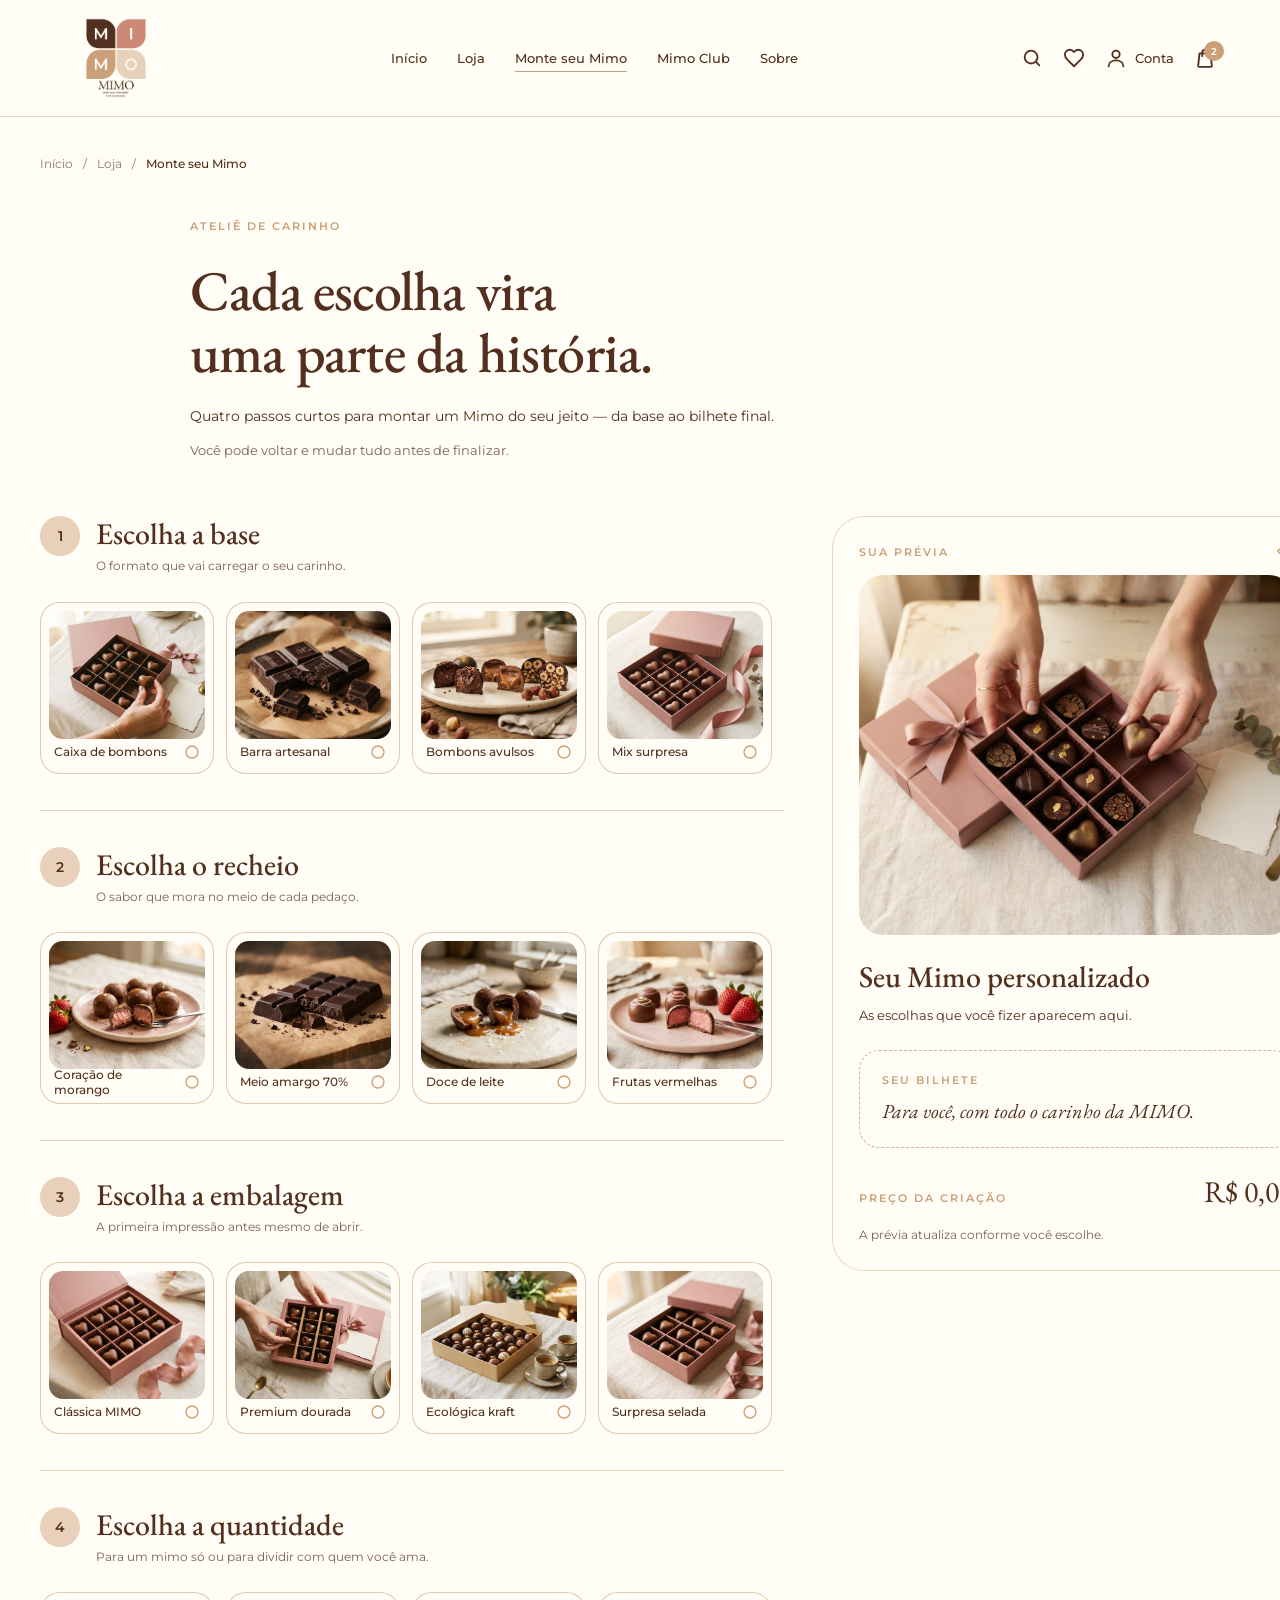
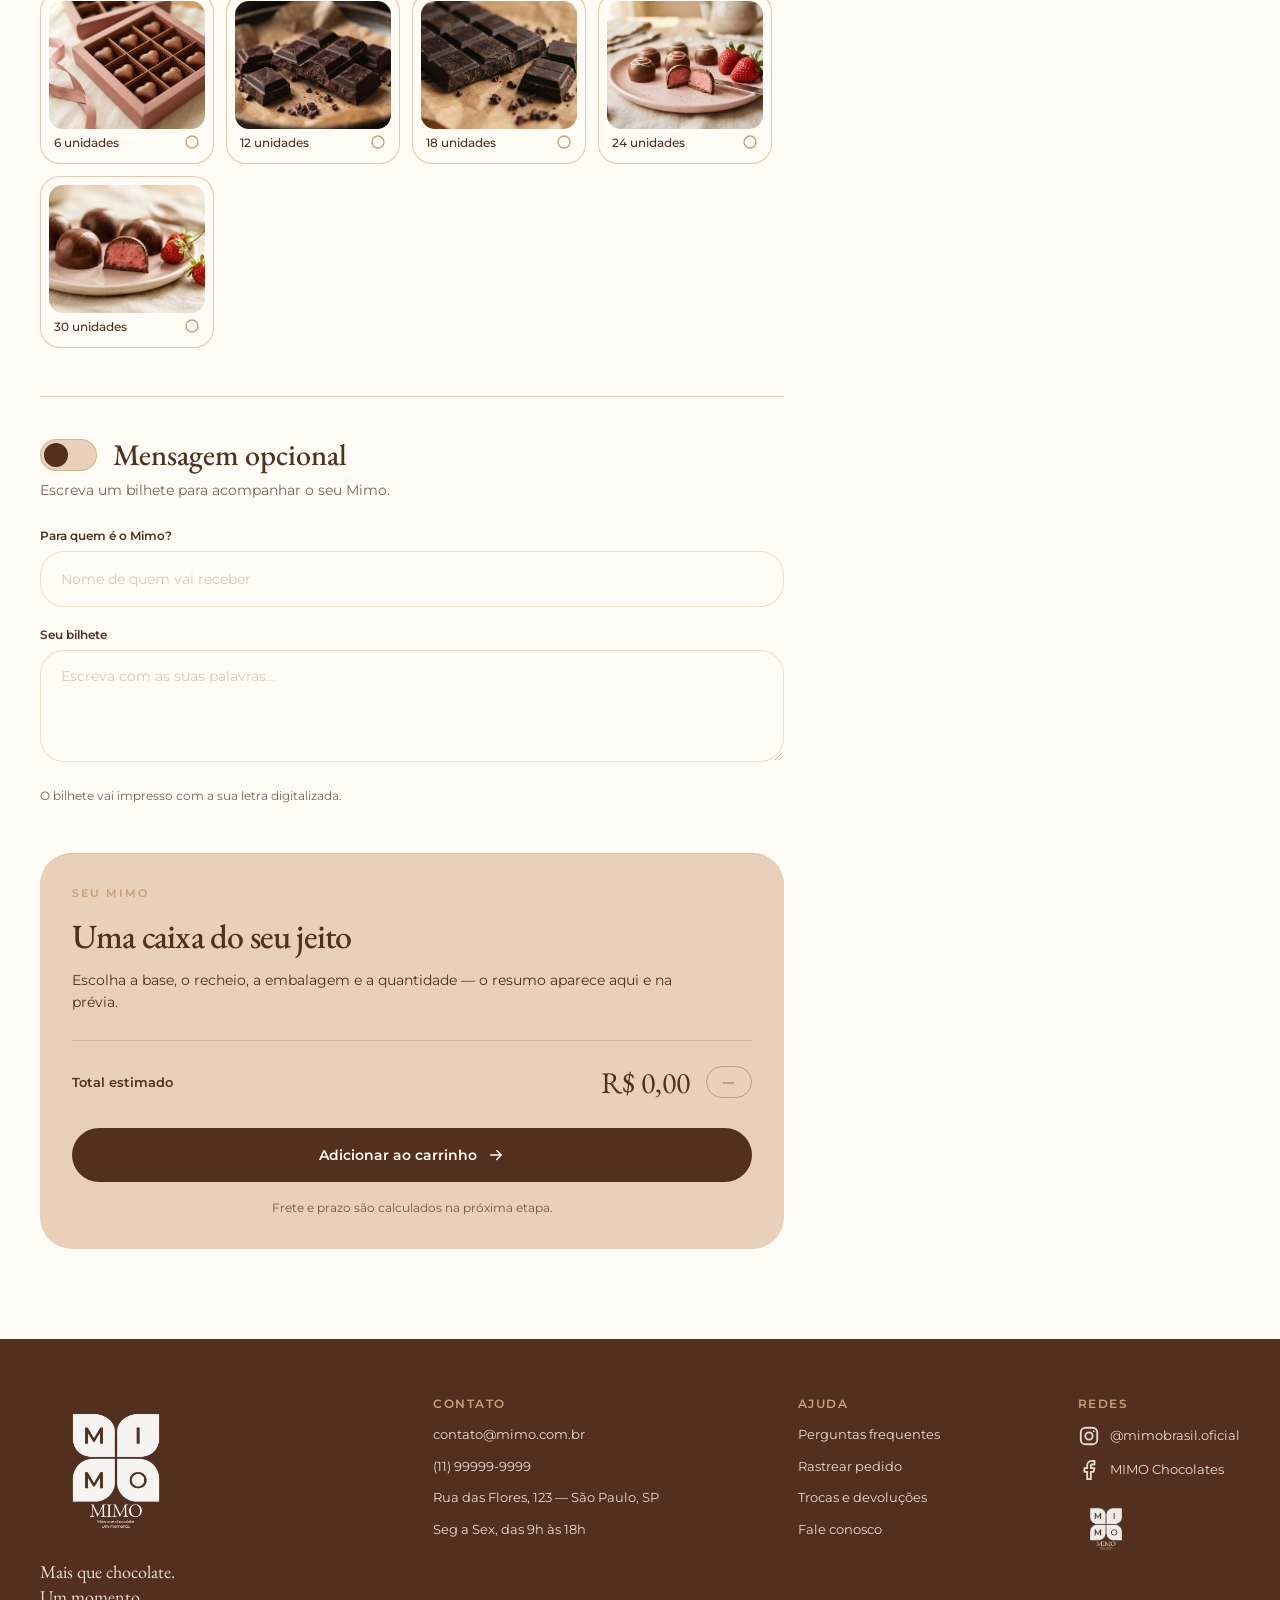
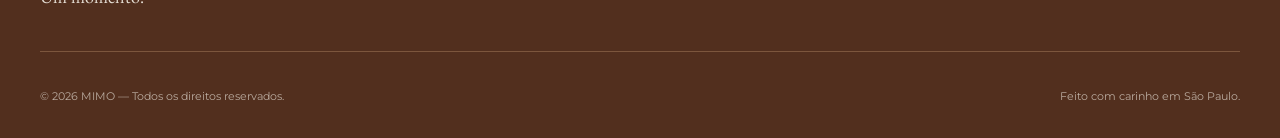
==== commit 106990ed: "Atualiza links e @ do Instagram para @mimobrasil.oficial Generated with [Devin](https://devin.ai)  C" ====
--- a/criacao.html
+++ b/criacao.html
@@ -330,9 +330,9 @@
 
       <div class="footer__col">
         <h4>Redes</h4>
-        <a href="https://instagram.com" target="_blank" rel="noopener" class="footer__social">
+        <a href="https://www.instagram.com/mimobrasil.oficial/" target="_blank" rel="noopener" class="footer__social">
           <svg viewBox="0 0 24 24" fill="none" stroke="currentColor" stroke-width="2" stroke-linecap="round" stroke-linejoin="round"><rect x="3" y="3" width="18" height="18" rx="5"/><circle cx="12" cy="12" r="4"/><circle cx="17.2" cy="6.8" r="1" fill="currentColor" stroke="none"/></svg>
-          <span>@mimo.chocolate</span>
+          <span>@mimobrasil.oficial</span>
         </a>
         <a href="https://facebook.com" target="_blank" rel="noopener" class="footer__social">
           <svg viewBox="0 0 24 24" fill="none" stroke="currentColor" stroke-width="2" stroke-linecap="round" stroke-linejoin="round"><path d="M18 2h-3a5 5 0 0 0-5 5v3H7v4h3v8h4v-8h3l1-4h-4V7a1 1 0 0 1 1-1h3Z"/></svg>
--- a/assets/css/style.css
+++ b/assets/css/style.css
@@ -611,8 +611,8 @@
 /* Caminho (breadcrumb) */
 .breadcrumb {
   max-width: 1440px;
-  margin: 40px auto 0;
-  padding: 0 var(--margin-page);
+  margin: 0 auto;
+  padding: 40px var(--margin-page) 0;
   display: flex;
   gap: 10px;
   font-size: 12px;
